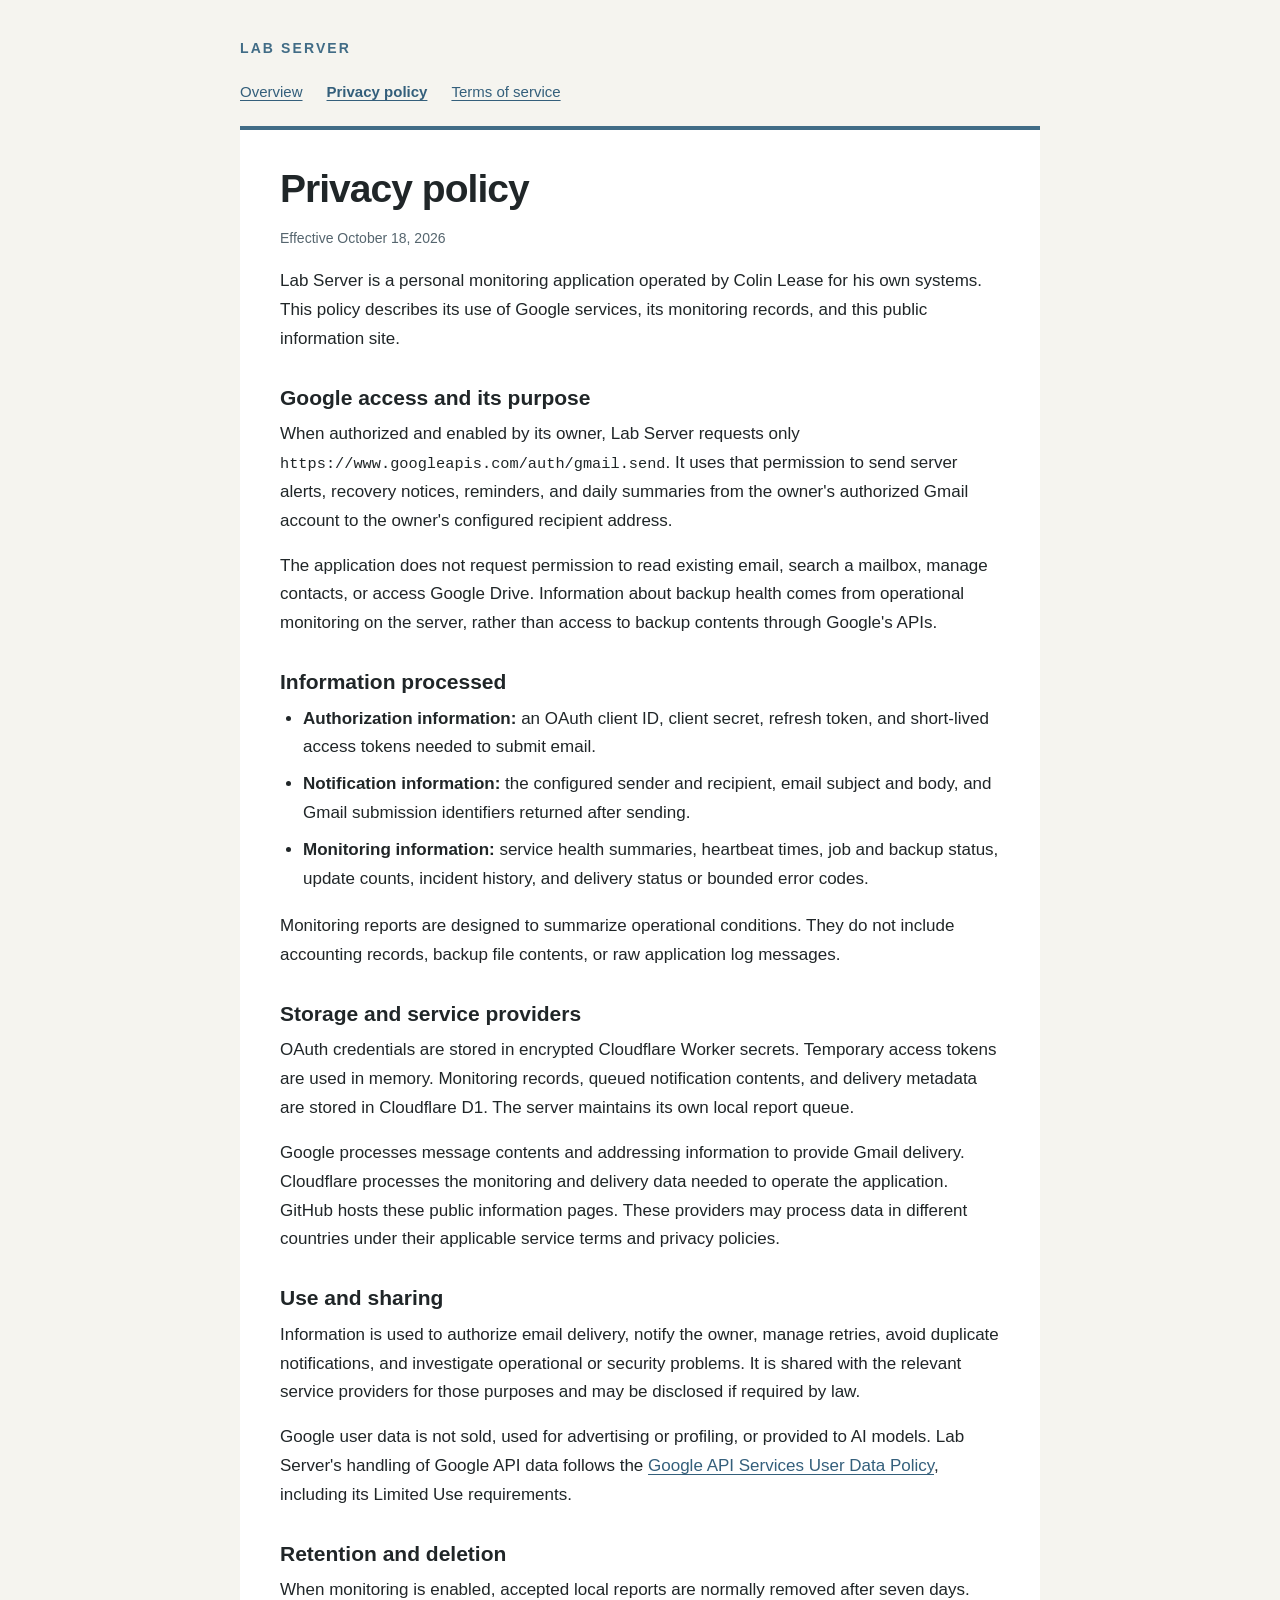
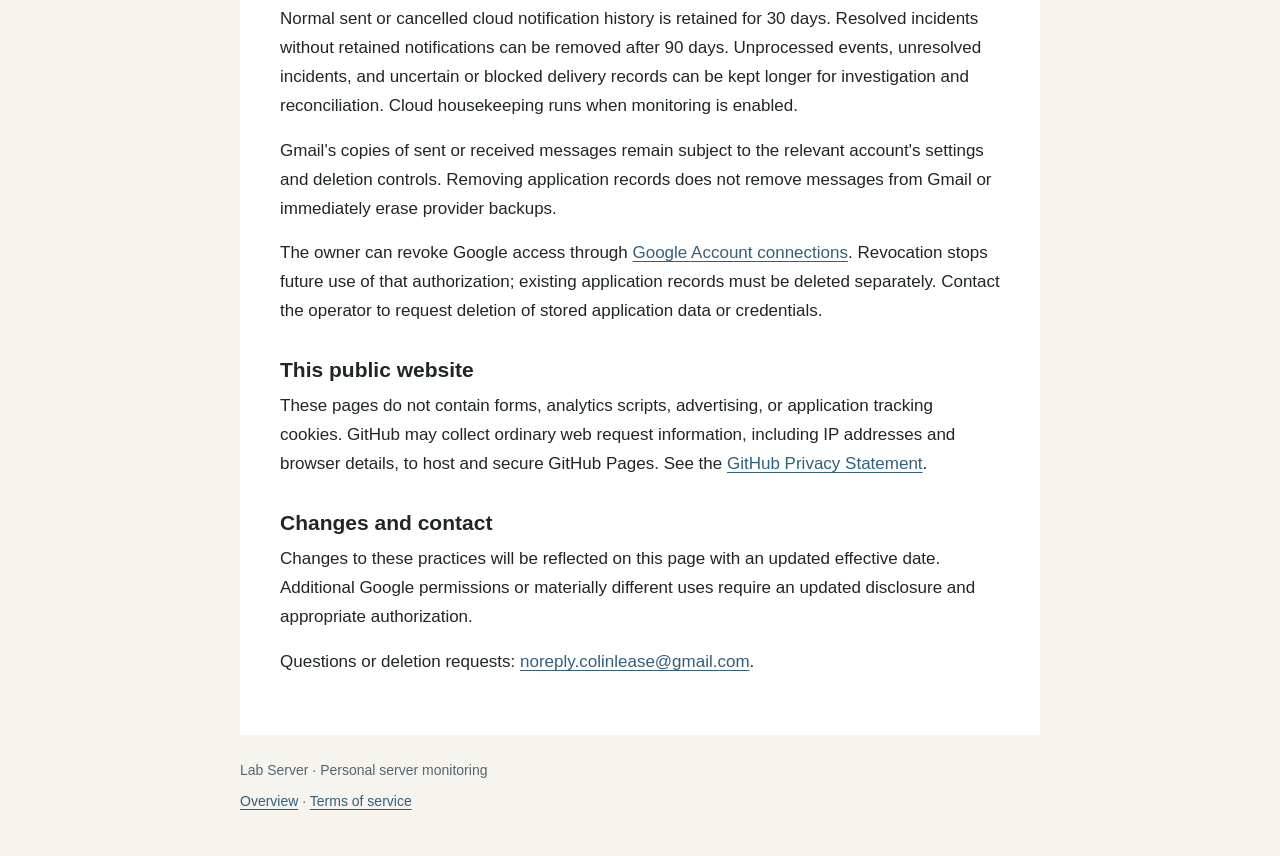
==== privacy.html @ d264acbd "Publish Lab Server application information and policies" ====
<!doctype html>
<html lang="en">
<head>
  <meta charset="utf-8">
  <meta name="viewport" content="width=device-width, initial-scale=1">
  <meta name="description" content="How Lab Server handles Gmail authorization, operational monitoring information, and notification delivery data.">
  <title>Privacy policy — Lab Server</title>
  <link rel="stylesheet" href="styles.css">
</head>
<body>
  <header class="wrap">
    <a class="brand" href="./">LAB SERVER</a>
    <nav aria-label="Main navigation">
      <a href="./">Overview</a>
      <a href="privacy.html" aria-current="page">Privacy policy</a>
      <a href="terms.html">Terms of service</a>
    </nav>
  </header>
  <main class="wrap" id="main">
    <h1>Privacy policy</h1>
    <p class="meta">Effective October 18, 2026</p>
    <p>Lab Server is a personal monitoring application operated by Colin Lease for his own systems. This policy describes its use of Google services, its monitoring records, and this public information site.</p>
    <h2>Google access and its purpose</h2>
    <p>When authorized and enabled by its owner, Lab Server requests only <code>https://www.googleapis.com/auth/gmail.send</code>. It uses that permission to send server alerts, recovery notices, reminders, and daily summaries from the owner's authorized Gmail account to the owner's configured recipient address.</p>
    <p>The application does not request permission to read existing email, search a mailbox, manage contacts, or access Google Drive. Information about backup health comes from operational monitoring on the server, rather than access to backup contents through Google's APIs.</p>
    <h2>Information processed</h2>
    <ul>
      <li><strong>Authorization information:</strong> an OAuth client ID, client secret, refresh token, and short-lived access tokens needed to submit email.</li>
      <li><strong>Notification information:</strong> the configured sender and recipient, email subject and body, and Gmail submission identifiers returned after sending.</li>
      <li><strong>Monitoring information:</strong> service health summaries, heartbeat times, job and backup status, update counts, incident history, and delivery status or bounded error codes.</li>
    </ul>
    <p>Monitoring reports are designed to summarize operational conditions. They do not include accounting records, backup file contents, or raw application log messages.</p>
    <h2>Storage and service providers</h2>
    <p>OAuth credentials are stored in encrypted Cloudflare Worker secrets. Temporary access tokens are used in memory. Monitoring records, queued notification contents, and delivery metadata are stored in Cloudflare D1. The server maintains its own local report queue.</p>
    <p>Google processes message contents and addressing information to provide Gmail delivery. Cloudflare processes the monitoring and delivery data needed to operate the application. GitHub hosts these public information pages. These providers may process data in different countries under their applicable service terms and privacy policies.</p>
    <h2>Use and sharing</h2>
    <p>Information is used to authorize email delivery, notify the owner, manage retries, avoid duplicate notifications, and investigate operational or security problems. It is shared with the relevant service providers for those purposes and may be disclosed if required by law.</p>
    <p>Google user data is not sold, used for advertising or profiling, or provided to AI models. Lab Server's handling of Google API data follows the <a href="https://developers.google.com/terms/api-services-user-data-policy">Google API Services User Data Policy</a>, including its Limited Use requirements.</p>
    <h2>Retention and deletion</h2>
    <p>When monitoring is enabled, accepted local reports are normally removed after seven days. Normal sent or cancelled cloud notification history is retained for 30 days. Resolved incidents without retained notifications can be removed after 90 days. Unprocessed events, unresolved incidents, and uncertain or blocked delivery records can be kept longer for investigation and reconciliation. Cloud housekeeping runs when monitoring is enabled.</p>
    <p>Gmail's copies of sent or received messages remain subject to the relevant account's settings and deletion controls. Removing application records does not remove messages from Gmail or immediately erase provider backups.</p>
    <p>The owner can revoke Google access through <a href="https://myaccount.google.com/connections">Google Account connections</a>. Revocation stops future use of that authorization; existing application records must be deleted separately. Contact the operator to request deletion of stored application data or credentials.</p>
    <h2>This public website</h2>
    <p>These pages do not contain forms, analytics scripts, advertising, or application tracking cookies. GitHub may collect ordinary web request information, including IP addresses and browser details, to host and secure GitHub Pages. See the <a href="https://docs.github.com/en/site-policy/privacy-policies/github-general-privacy-statement">GitHub Privacy Statement</a>.</p>
    <h2>Changes and contact</h2>
    <p>Changes to these practices will be reflected on this page with an updated effective date. Additional Google permissions or materially different uses require an updated disclosure and appropriate authorization.</p>
    <p>Questions or deletion requests: <a href="mailto:noreply.colinlease@gmail.com">noreply.colinlease@gmail.com</a>.</p>
  </main>
  <footer class="wrap">
    <p>Lab Server · Personal server monitoring</p>
    <p><a href="./">Overview</a> · <a href="terms.html">Terms of service</a></p>
  </footer>
</body>
</html>
---- styles.css ----
:root {
  color-scheme: light;
  --background: #f5f4ef;
  --surface: #fff;
  --ink: #202628;
  --muted: #55656e;
  --accent: #416c86;
  --line: #d9dedc;
}
* { box-sizing: border-box; }
body {
  margin: 0;
  background: var(--background);
  color: var(--ink);
  font: 17px/1.7 -apple-system, BlinkMacSystemFont, "Segoe UI", Arial, sans-serif;
}
.wrap { width: min(100% - 40px, 800px); margin: 0 auto; }
header { padding: 34px 0 22px; }
.brand { color: var(--accent); font-size: 14px; font-weight: 750; letter-spacing: .15em; text-decoration: none; }
nav { display: flex; flex-wrap: wrap; gap: 10px 24px; margin-top: 16px; font-size: 15px; }
a { color: #345f7b; text-underline-offset: .2em; overflow-wrap: anywhere; }
a:hover { color: #173d56; }
a:focus-visible { outline: 3px solid #426f8b; outline-offset: 5px; border-radius: 2px; }
nav a[aria-current="page"] { font-weight: 700; }
main { padding: 36px 40px 42px; background: var(--surface); border-top: 4px solid var(--accent); }
h1 { margin: 0 0 14px; font-size: clamp(29px, 5vw, 39px); line-height: 1.2; letter-spacing: -.025em; }
h2 { margin: 30px 0 8px; font-size: 21px; line-height: 1.35; }
p { margin: 0 0 16px; }
ul { margin: 0 0 18px; padding-left: 23px; }
li + li { margin-top: 8px; }
.intro { font-size: 19px; color: var(--muted); }
.meta { color: var(--muted); font-size: 14px; }
.note { margin: 25px 0; padding: 17px 20px; background: var(--background); }
.note p:last-child { margin-bottom: 0; }
code { font-size: .9em; overflow-wrap: anywhere; }
footer { padding: 24px 0 35px; color: var(--muted); font-size: 14px; }
footer p { margin-bottom: 7px; }
@media (max-width: 520px) {
  .wrap { width: min(100% - 24px, 800px); }
  header { padding-top: 23px; }
  main { padding: 25px 22px 30px; }
  body { font-size: 16px; }
}
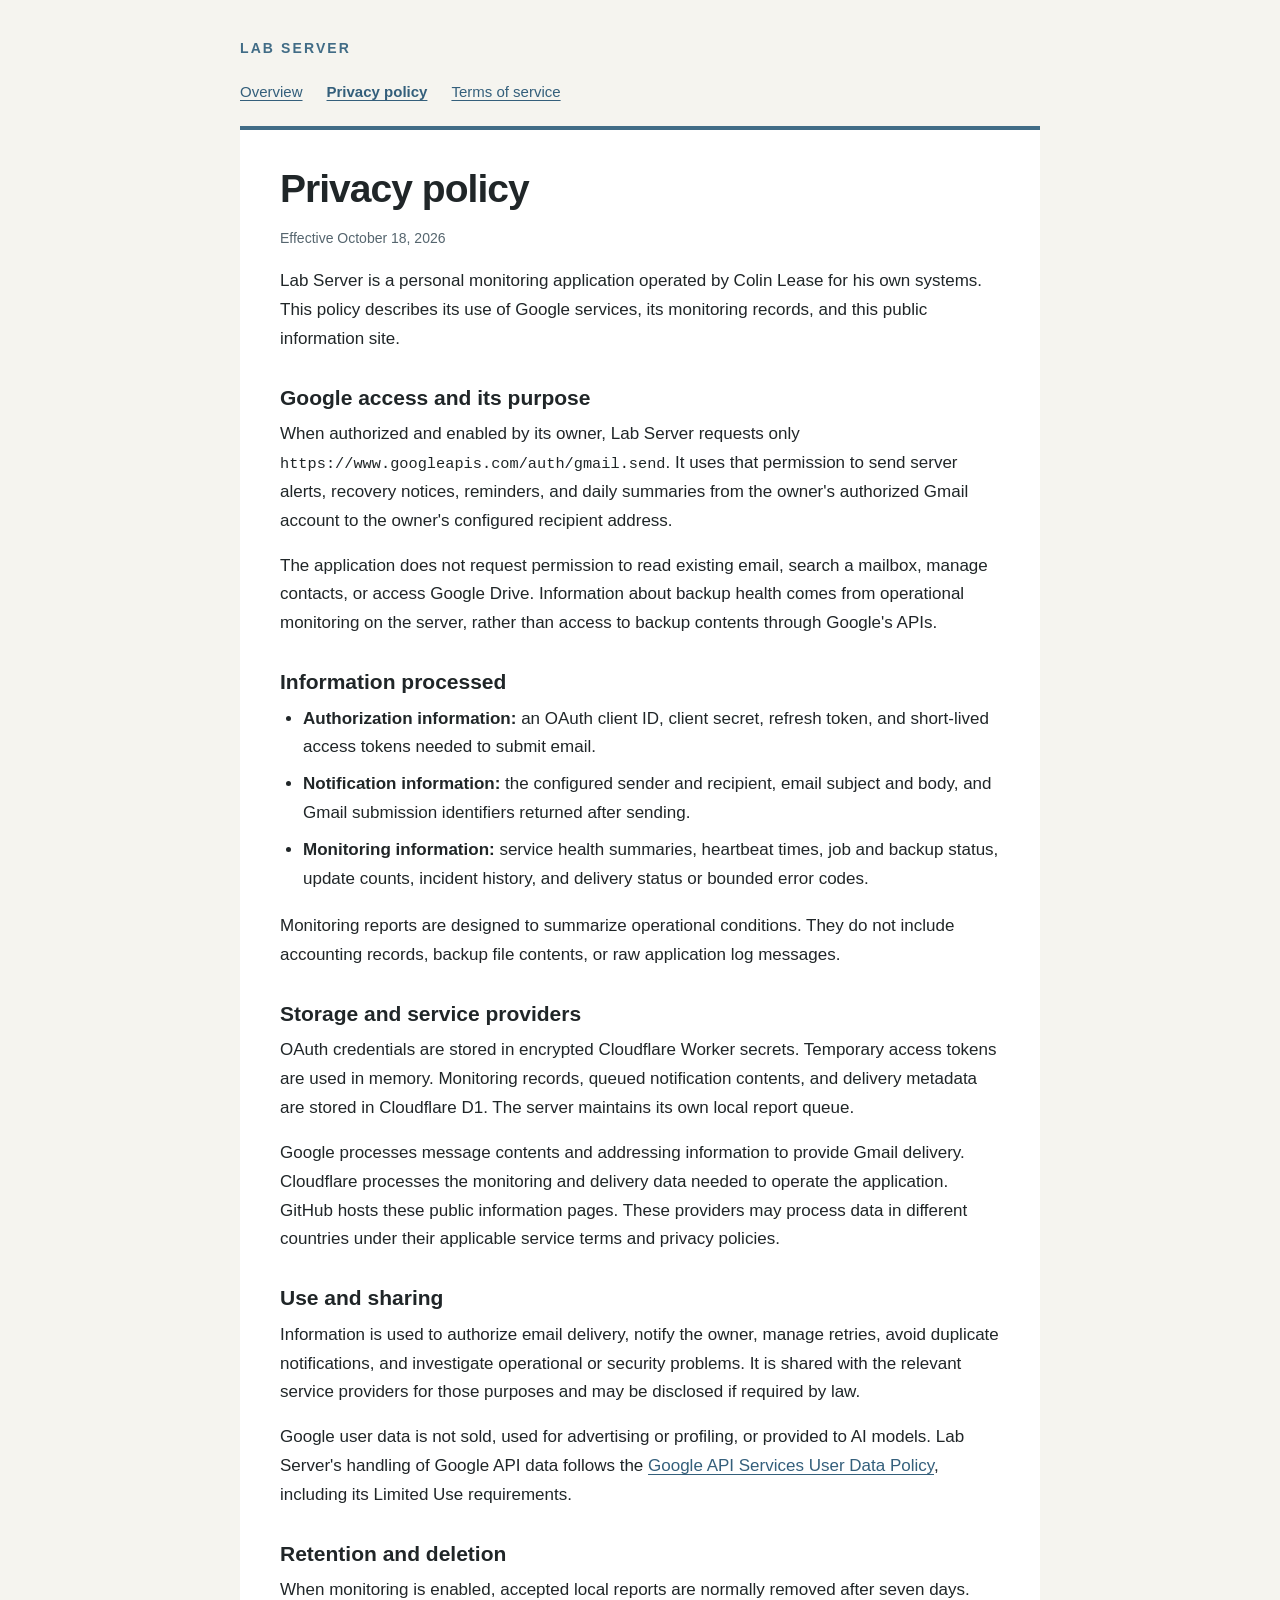
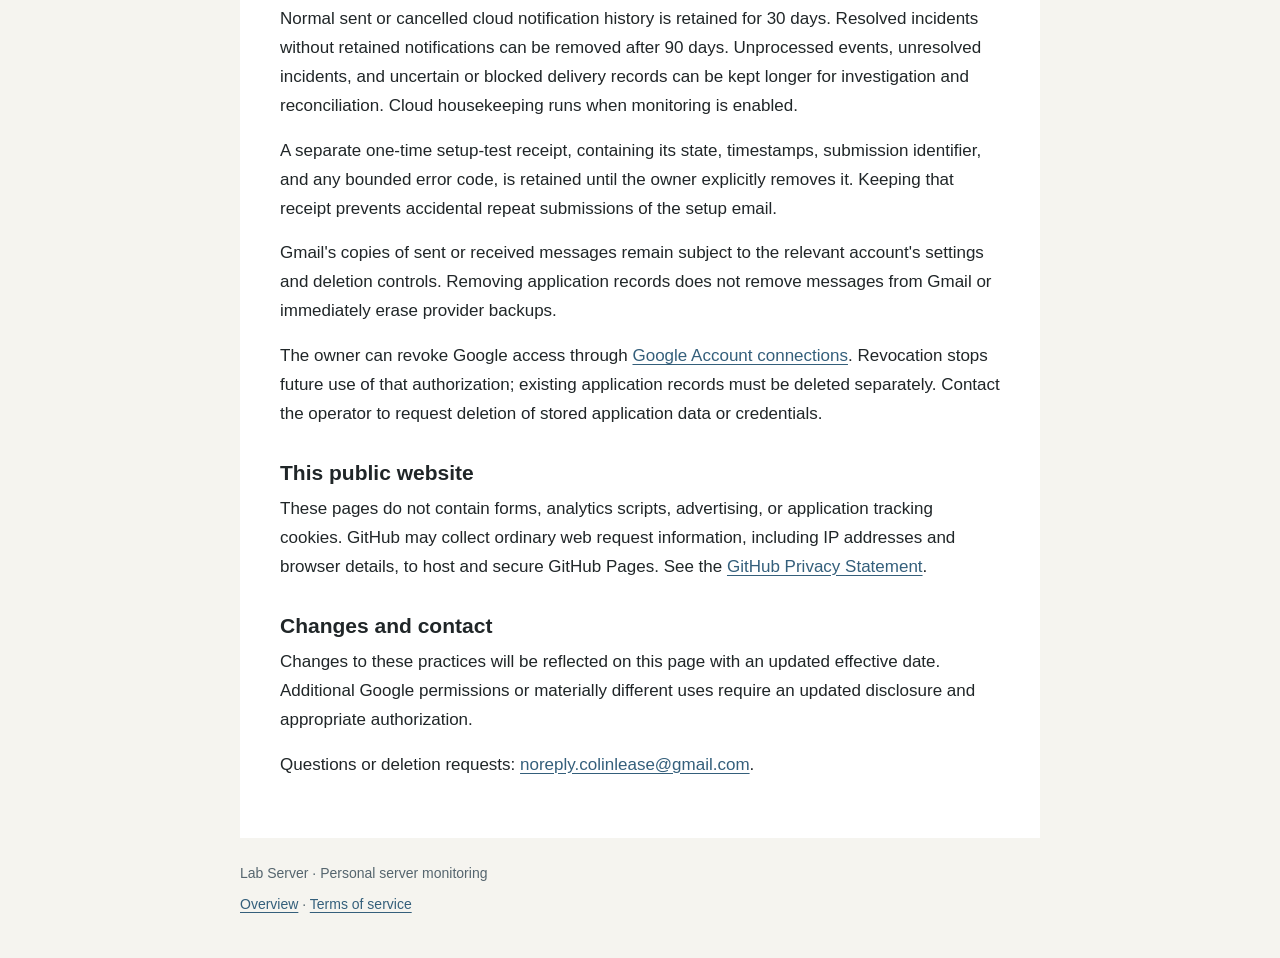
==== commit 1cf14126: "Document retention of the one-time setup delivery receipt" ====
--- a/privacy.html
+++ b/privacy.html
@@ -38,6 +38,7 @@
     <p>Google user data is not sold, used for advertising or profiling, or provided to AI models. Lab Server's handling of Google API data follows the <a href="https://developers.google.com/terms/api-services-user-data-policy">Google API Services User Data Policy</a>, including its Limited Use requirements.</p>
     <h2>Retention and deletion</h2>
     <p>When monitoring is enabled, accepted local reports are normally removed after seven days. Normal sent or cancelled cloud notification history is retained for 30 days. Resolved incidents without retained notifications can be removed after 90 days. Unprocessed events, unresolved incidents, and uncertain or blocked delivery records can be kept longer for investigation and reconciliation. Cloud housekeeping runs when monitoring is enabled.</p>
+    <p>A separate one-time setup-test receipt, containing its state, timestamps, submission identifier, and any bounded error code, is retained until the owner explicitly removes it. Keeping that receipt prevents accidental repeat submissions of the setup email.</p>
     <p>Gmail's copies of sent or received messages remain subject to the relevant account's settings and deletion controls. Removing application records does not remove messages from Gmail or immediately erase provider backups.</p>
     <p>The owner can revoke Google access through <a href="https://myaccount.google.com/connections">Google Account connections</a>. Revocation stops future use of that authorization; existing application records must be deleted separately. Contact the operator to request deletion of stored application data or credentials.</p>
     <h2>This public website</h2>
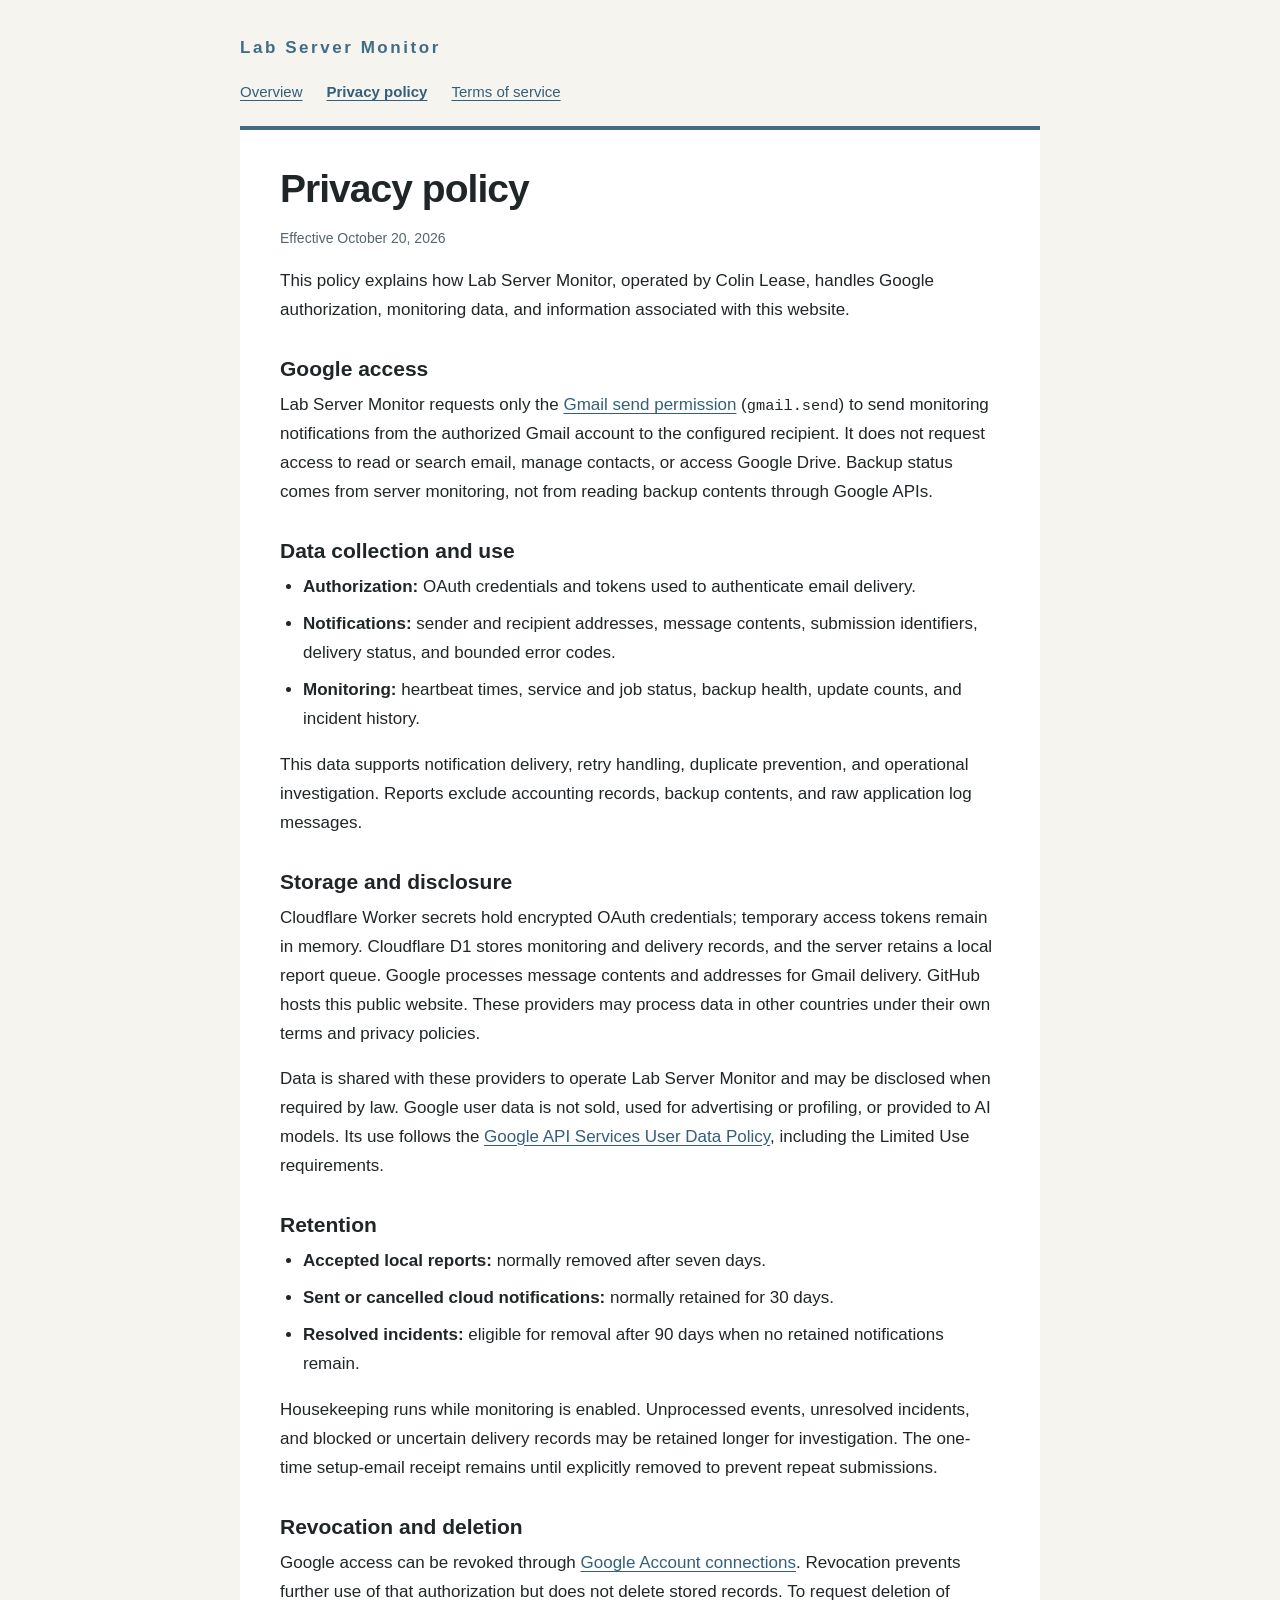
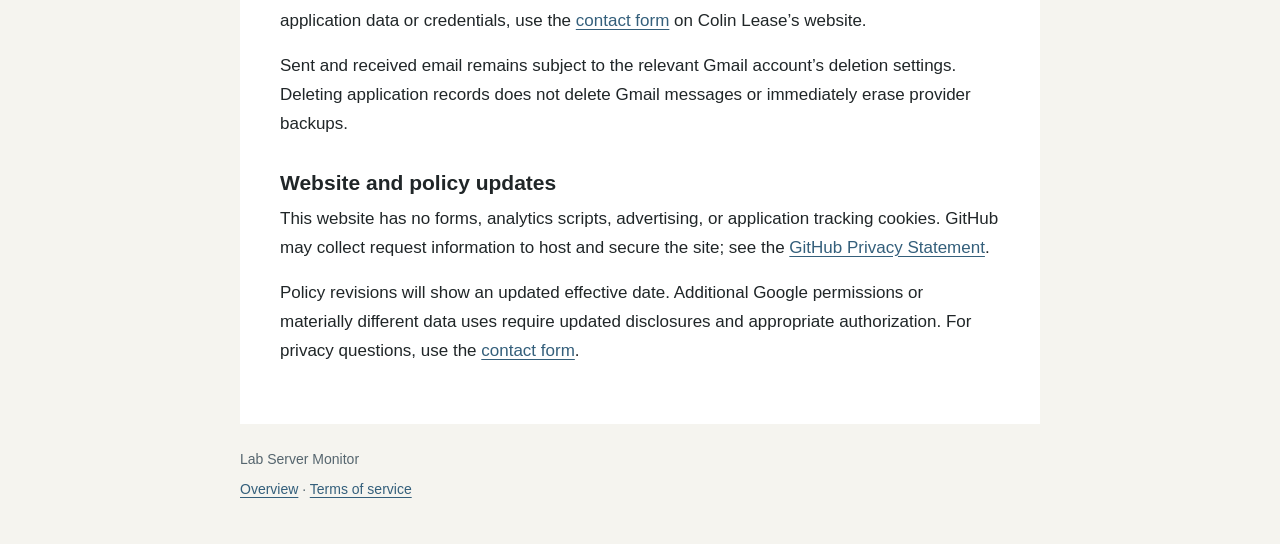
==== commit 4846622c: "Refine Lab Server Monitor information pages and contact links" ====
--- a/privacy.html
+++ b/privacy.html
@@ -3,13 +3,13 @@
 <head>
   <meta charset="utf-8">
   <meta name="viewport" content="width=device-width, initial-scale=1">
-  <meta name="description" content="How Lab Server handles Gmail authorization, operational monitoring information, and notification delivery data.">
-  <title>Privacy policy — Lab Server</title>
+  <meta name="description" content="Google permissions, data use, storage, retention, and deletion for Lab Server Monitor.">
+  <title>Privacy policy — Lab Server Monitor</title>
   <link rel="stylesheet" href="styles.css">
 </head>
 <body>
   <header class="wrap">
-    <a class="brand" href="./">LAB SERVER</a>
+    <a class="brand" href="./">Lab Server Monitor</a>
     <nav aria-label="Main navigation">
       <a href="./">Overview</a>
       <a href="privacy.html" aria-current="page">Privacy policy</a>
@@ -18,37 +18,36 @@
   </header>
   <main class="wrap" id="main">
     <h1>Privacy policy</h1>
-    <p class="meta">Effective October 18, 2026</p>
-    <p>Lab Server is a personal monitoring application operated by Colin Lease for his own systems. This policy describes its use of Google services, its monitoring records, and this public information site.</p>
-    <h2>Google access and its purpose</h2>
-    <p>When authorized and enabled by its owner, Lab Server requests only <code>https://www.googleapis.com/auth/gmail.send</code>. It uses that permission to send server alerts, recovery notices, reminders, and daily summaries from the owner's authorized Gmail account to the owner's configured recipient address.</p>
-    <p>The application does not request permission to read existing email, search a mailbox, manage contacts, or access Google Drive. Information about backup health comes from operational monitoring on the server, rather than access to backup contents through Google's APIs.</p>
-    <h2>Information processed</h2>
+    <p class="meta">Effective October 20, 2026</p>
+    <p>This policy explains how Lab Server Monitor, operated by Colin Lease, handles Google authorization, monitoring data, and information associated with this website.</p>
+    <h2>Google access</h2>
+    <p>Lab Server Monitor requests only the <a href="https://developers.google.com/workspace/gmail/api/auth/scopes">Gmail send permission</a> (<code>gmail.send</code>) to send monitoring notifications from the authorized Gmail account to the configured recipient. It does not request access to read or search email, manage contacts, or access Google Drive. Backup status comes from server monitoring, not from reading backup contents through Google APIs.</p>
+    <h2>Data collection and use</h2>
     <ul>
-      <li><strong>Authorization information:</strong> an OAuth client ID, client secret, refresh token, and short-lived access tokens needed to submit email.</li>
-      <li><strong>Notification information:</strong> the configured sender and recipient, email subject and body, and Gmail submission identifiers returned after sending.</li>
-      <li><strong>Monitoring information:</strong> service health summaries, heartbeat times, job and backup status, update counts, incident history, and delivery status or bounded error codes.</li>
+      <li><strong>Authorization:</strong> OAuth credentials and tokens used to authenticate email delivery.</li>
+      <li><strong>Notifications:</strong> sender and recipient addresses, message contents, submission identifiers, delivery status, and bounded error codes.</li>
+      <li><strong>Monitoring:</strong> heartbeat times, service and job status, backup health, update counts, and incident history.</li>
     </ul>
-    <p>Monitoring reports are designed to summarize operational conditions. They do not include accounting records, backup file contents, or raw application log messages.</p>
-    <h2>Storage and service providers</h2>
-    <p>OAuth credentials are stored in encrypted Cloudflare Worker secrets. Temporary access tokens are used in memory. Monitoring records, queued notification contents, and delivery metadata are stored in Cloudflare D1. The server maintains its own local report queue.</p>
-    <p>Google processes message contents and addressing information to provide Gmail delivery. Cloudflare processes the monitoring and delivery data needed to operate the application. GitHub hosts these public information pages. These providers may process data in different countries under their applicable service terms and privacy policies.</p>
-    <h2>Use and sharing</h2>
-    <p>Information is used to authorize email delivery, notify the owner, manage retries, avoid duplicate notifications, and investigate operational or security problems. It is shared with the relevant service providers for those purposes and may be disclosed if required by law.</p>
-    <p>Google user data is not sold, used for advertising or profiling, or provided to AI models. Lab Server's handling of Google API data follows the <a href="https://developers.google.com/terms/api-services-user-data-policy">Google API Services User Data Policy</a>, including its Limited Use requirements.</p>
-    <h2>Retention and deletion</h2>
-    <p>When monitoring is enabled, accepted local reports are normally removed after seven days. Normal sent or cancelled cloud notification history is retained for 30 days. Resolved incidents without retained notifications can be removed after 90 days. Unprocessed events, unresolved incidents, and uncertain or blocked delivery records can be kept longer for investigation and reconciliation. Cloud housekeeping runs when monitoring is enabled.</p>
-    <p>A separate one-time setup-test receipt, containing its state, timestamps, submission identifier, and any bounded error code, is retained until the owner explicitly removes it. Keeping that receipt prevents accidental repeat submissions of the setup email.</p>
-    <p>Gmail's copies of sent or received messages remain subject to the relevant account's settings and deletion controls. Removing application records does not remove messages from Gmail or immediately erase provider backups.</p>
-    <p>The owner can revoke Google access through <a href="https://myaccount.google.com/connections">Google Account connections</a>. Revocation stops future use of that authorization; existing application records must be deleted separately. Contact the operator to request deletion of stored application data or credentials.</p>
-    <h2>This public website</h2>
-    <p>These pages do not contain forms, analytics scripts, advertising, or application tracking cookies. GitHub may collect ordinary web request information, including IP addresses and browser details, to host and secure GitHub Pages. See the <a href="https://docs.github.com/en/site-policy/privacy-policies/github-general-privacy-statement">GitHub Privacy Statement</a>.</p>
-    <h2>Changes and contact</h2>
-    <p>Changes to these practices will be reflected on this page with an updated effective date. Additional Google permissions or materially different uses require an updated disclosure and appropriate authorization.</p>
-    <p>Questions or deletion requests: <a href="mailto:noreply.colinlease@gmail.com">noreply.colinlease@gmail.com</a>.</p>
+    <p>This data supports notification delivery, retry handling, duplicate prevention, and operational investigation. Reports exclude accounting records, backup contents, and raw application log messages.</p>
+    <h2>Storage and disclosure</h2>
+    <p>Cloudflare Worker secrets hold encrypted OAuth credentials; temporary access tokens remain in memory. Cloudflare D1 stores monitoring and delivery records, and the server retains a local report queue. Google processes message contents and addresses for Gmail delivery. GitHub hosts this public website. These providers may process data in other countries under their own terms and privacy policies.</p>
+    <p>Data is shared with these providers to operate Lab Server Monitor and may be disclosed when required by law. Google user data is not sold, used for advertising or profiling, or provided to AI models. Its use follows the <a href="https://developers.google.com/terms/api-services-user-data-policy">Google API Services User Data Policy</a>, including the Limited Use requirements.</p>
+    <h2>Retention</h2>
+    <ul>
+      <li><strong>Accepted local reports:</strong> normally removed after seven days.</li>
+      <li><strong>Sent or cancelled cloud notifications:</strong> normally retained for 30 days.</li>
+      <li><strong>Resolved incidents:</strong> eligible for removal after 90 days when no retained notifications remain.</li>
+    </ul>
+    <p>Housekeeping runs while monitoring is enabled. Unprocessed events, unresolved incidents, and blocked or uncertain delivery records may be retained longer for investigation. The one-time setup-email receipt remains until explicitly removed to prevent repeat submissions.</p>
+    <h2>Revocation and deletion</h2>
+    <p>Google access can be revoked through <a href="https://myaccount.google.com/connections">Google Account connections</a>. Revocation prevents further use of that authorization but does not delete stored records. To request deletion of application data or credentials, use the <a href="https://www.colinlease.com/contact">contact form</a> on Colin Lease’s website.</p>
+    <p>Sent and received email remains subject to the relevant Gmail account’s deletion settings. Deleting application records does not delete Gmail messages or immediately erase provider backups.</p>
+    <h2>Website and policy updates</h2>
+    <p>This website has no forms, analytics scripts, advertising, or application tracking cookies. GitHub may collect request information to host and secure the site; see the <a href="https://docs.github.com/en/site-policy/privacy-policies/github-general-privacy-statement">GitHub Privacy Statement</a>.</p>
+    <p>Policy revisions will show an updated effective date. Additional Google permissions or materially different data uses require updated disclosures and appropriate authorization. For privacy questions, use the <a href="https://www.colinlease.com/contact">contact form</a>.</p>
   </main>
   <footer class="wrap">
-    <p>Lab Server · Personal server monitoring</p>
+    <p>Lab Server Monitor</p>
     <p><a href="./">Overview</a> · <a href="terms.html">Terms of service</a></p>
   </footer>
 </body>
--- a/styles.css
+++ b/styles.css
@@ -16,7 +16,7 @@
 }
 .wrap { width: min(100% - 40px, 800px); margin: 0 auto; }
 header { padding: 34px 0 22px; }
-.brand { color: var(--accent); font-size: 14px; font-weight: 750; letter-spacing: .15em; text-decoration: none; }
+.brand { color: var(--accent); font-size: 17px; font-weight: 750; letter-spacing: .15em; text-decoration: none; }
 nav { display: flex; flex-wrap: wrap; gap: 10px 24px; margin-top: 16px; font-size: 15px; }
 a { color: #345f7b; text-underline-offset: .2em; overflow-wrap: anywhere; }
 a:hover { color: #173d56; }
